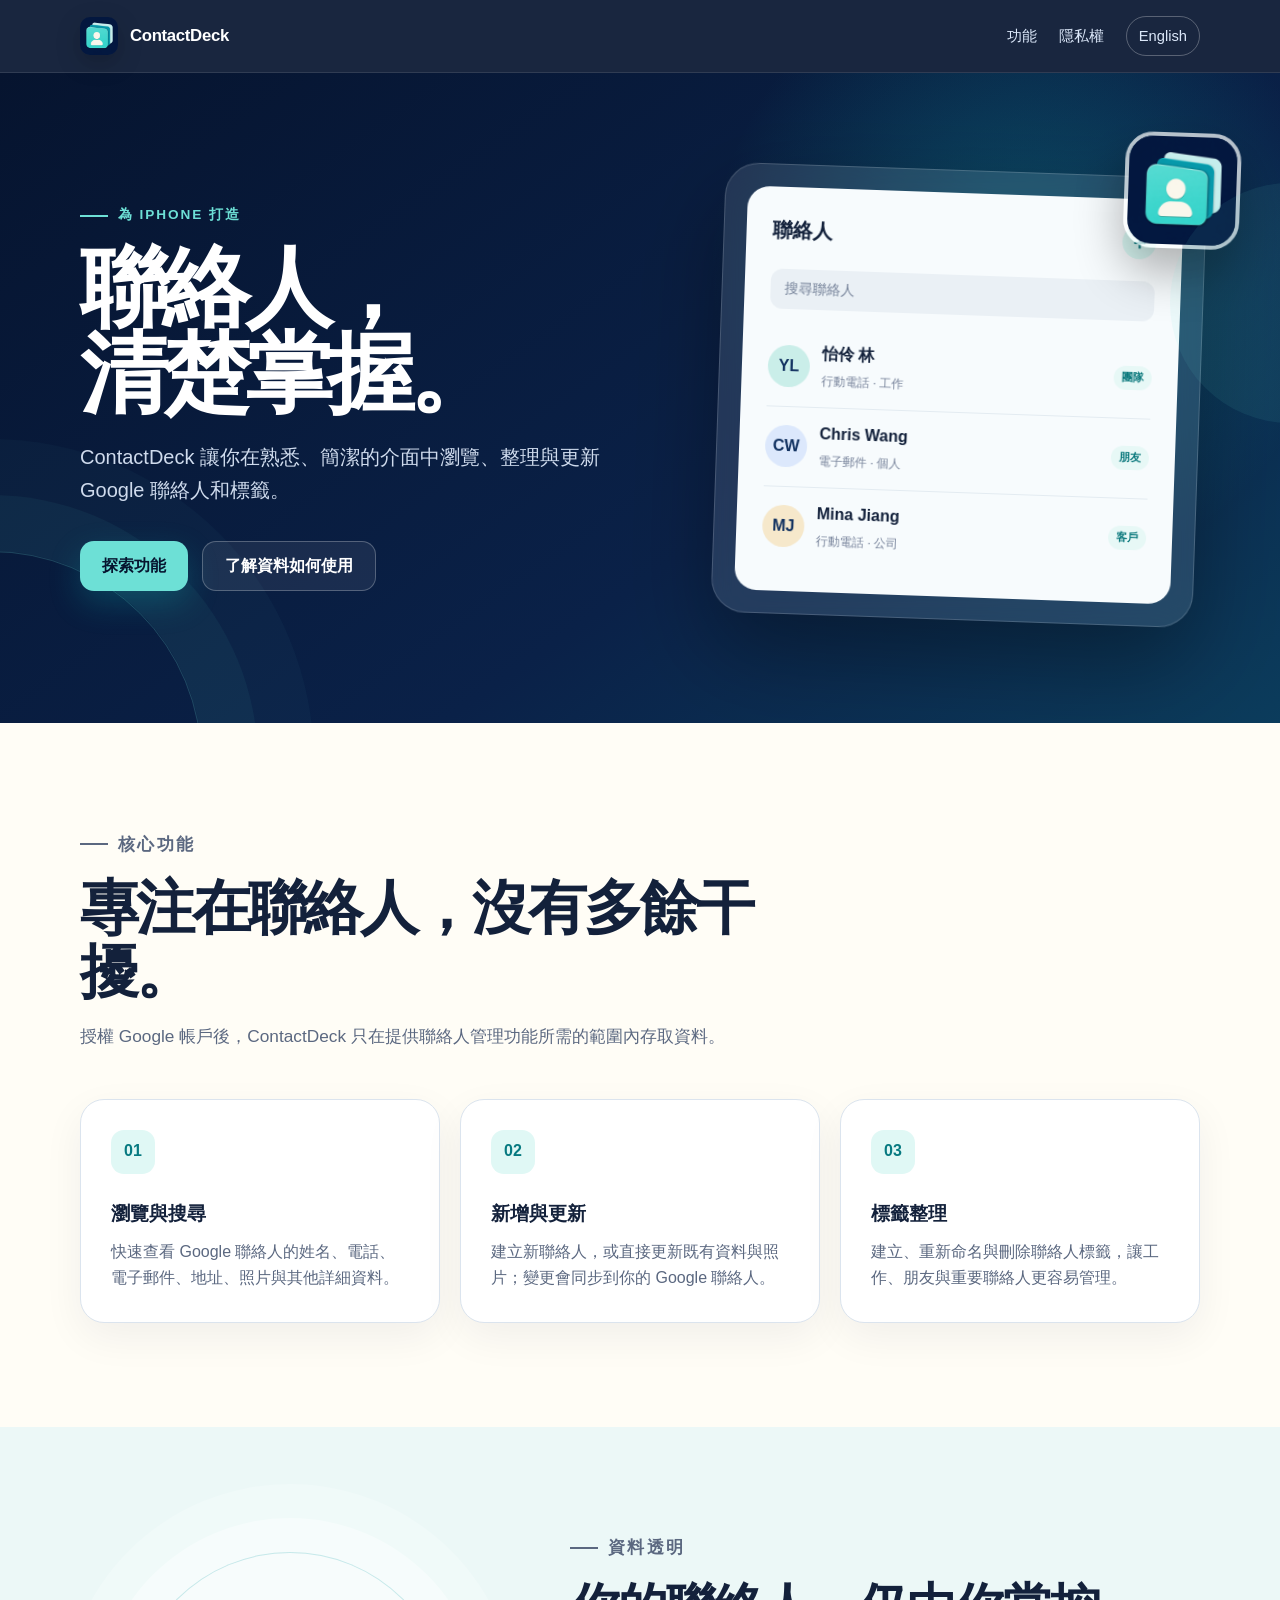
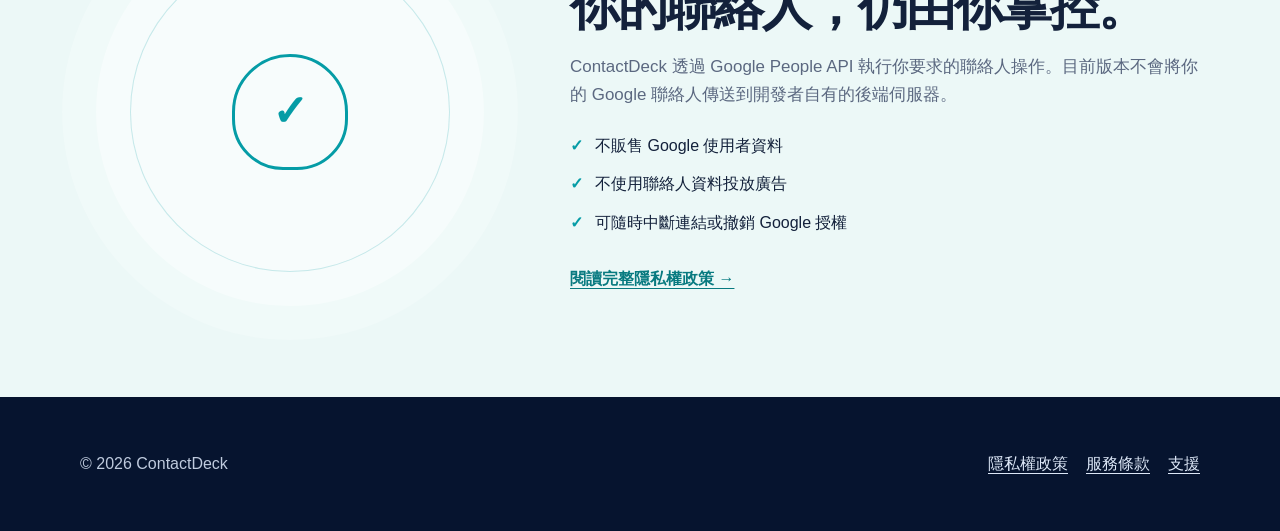
==== docs/index.html @ 93449601 "Add ContactDeck GitHub Pages site" ====
<!doctype html>
<html lang="zh-Hant">
<head>
  <meta charset="utf-8">
  <meta name="viewport" content="width=device-width, initial-scale=1">
  <meta name="description" content="ContactDeck 是一款簡潔、安全的 iPhone Google 聯絡人管理工具。">
  <meta name="theme-color" content="#06142f">
  <title>ContactDeck — 聯絡人，清楚掌握</title>
  <link rel="icon" href="assets/app-icon.png">
  <link rel="stylesheet" href="assets/styles.css">
</head>
<body>
  <header class="site-header">
    <nav class="nav" aria-label="主要導覽">
      <a class="brand" href="./" aria-label="ContactDeck 首頁">
        <img src="assets/app-icon.png" alt="">
        <span>ContactDeck</span>
      </a>
      <div class="nav-links">
        <a href="#features">功能</a>
        <a href="privacy.html">隱私權</a>
        <a href="en/" class="language-link" lang="en">English</a>
      </div>
    </nav>
  </header>

  <main>
    <section class="hero">
      <div class="hero-inner">
        <div>
          <p class="eyebrow">為 iPhone 打造</p>
          <h1>聯絡人，<br>清楚掌握。</h1>
          <p class="hero-copy">ContactDeck 讓你在熟悉、簡潔的介面中瀏覽、整理與更新 Google 聯絡人和標籤。</p>
          <div class="button-row">
            <a class="button button-primary" href="#features">探索功能</a>
            <a class="button button-secondary" href="privacy.html">了解資料如何使用</a>
          </div>
        </div>

        <div class="product-card" aria-label="ContactDeck 聯絡人介面示意">
          <img class="app-icon" src="assets/app-icon.png" alt="ContactDeck App 圖示">
          <div class="mock-app">
            <div class="mock-top">
              <span class="mock-title">聯絡人</span>
              <span class="mock-add" aria-hidden="true">＋</span>
            </div>
            <div class="search-bar">搜尋聯絡人</div>
            <div class="contact-row">
              <span class="avatar">YL</span>
              <span><span class="contact-name">怡伶 林</span><br><span class="contact-detail">行動電話 · 工作</span></span>
              <span class="tag">團隊</span>
            </div>
            <div class="contact-row">
              <span class="avatar" style="--avatar:#dce8fc">CW</span>
              <span><span class="contact-name">Chris Wang</span><br><span class="contact-detail">電子郵件 · 個人</span></span>
              <span class="tag">朋友</span>
            </div>
            <div class="contact-row">
              <span class="avatar" style="--avatar:#f6e8cb">MJ</span>
              <span><span class="contact-name">Mina Jiang</span><br><span class="contact-detail">行動電話 · 公司</span></span>
              <span class="tag">客戶</span>
            </div>
          </div>
        </div>
      </div>
    </section>

    <section class="section" id="features">
      <div class="section-heading">
        <p class="eyebrow">核心功能</p>
        <h2>專注在聯絡人，沒有多餘干擾。</h2>
        <p>授權 Google 帳戶後，ContactDeck 只在提供聯絡人管理功能所需的範圍內存取資料。</p>
      </div>
      <div class="feature-grid">
        <article class="feature-card">
          <div class="feature-number">01</div>
          <h3>瀏覽與搜尋</h3>
          <p>快速查看 Google 聯絡人的姓名、電話、電子郵件、地址、照片與其他詳細資料。</p>
        </article>
        <article class="feature-card">
          <div class="feature-number">02</div>
          <h3>新增與更新</h3>
          <p>建立新聯絡人，或直接更新既有資料與照片；變更會同步到你的 Google 聯絡人。</p>
        </article>
        <article class="feature-card">
          <div class="feature-number">03</div>
          <h3>標籤整理</h3>
          <p>建立、重新命名與刪除聯絡人標籤，讓工作、朋友與重要聯絡人更容易管理。</p>
        </article>
      </div>
    </section>

    <section class="privacy-band">
      <div class="section privacy-panel">
        <div class="privacy-mark" aria-hidden="true"><span>✓</span></div>
        <div class="privacy-copy">
          <p class="eyebrow">資料透明</p>
          <h2>你的聯絡人，仍由你掌控。</h2>
          <p>ContactDeck 透過 Google People API 執行你要求的聯絡人操作。目前版本不會將你的 Google 聯絡人傳送到開發者自有的後端伺服器。</p>
          <ul class="privacy-list">
            <li>不販售 Google 使用者資料</li>
            <li>不使用聯絡人資料投放廣告</li>
            <li>可隨時中斷連結或撤銷 Google 授權</li>
          </ul>
          <a class="text-link" href="privacy.html">閱讀完整隱私權政策 →</a>
        </div>
      </div>
    </section>
  </main>

  <footer class="site-footer">
    <div class="footer-inner">
      <div>© 2026 ContactDeck</div>
      <div class="footer-links">
        <a href="privacy.html">隱私權政策</a>
        <a href="terms.html">服務條款</a>
        <a href="https://github.com/jesse-chan/gcontacts/issues">支援</a>
      </div>
    </div>
  </footer>
</body>
</html>
---- docs/assets/styles.css ----
:root {
  color-scheme: light;
  --navy-950: #06142f;
  --navy-900: #0a2148;
  --navy-800: #123261;
  --teal-600: #059ca6;
  --teal-500: #0db9b8;
  --teal-300: #6de0d6;
  --cream: #fffdf6;
  --paper: #ffffff;
  --ink: #13213b;
  --muted: #5b6880;
  --line: #dbe4ee;
  --shadow: 0 24px 80px rgba(6, 20, 47, 0.14);
  --radius: 24px;
  --max-width: 1120px;
}

* {
  box-sizing: border-box;
}

html {
  scroll-behavior: smooth;
}

body {
  margin: 0;
  background: var(--cream);
  color: var(--ink);
  font-family: -apple-system, BlinkMacSystemFont, "Segoe UI", "Noto Sans TC", sans-serif;
  line-height: 1.65;
  text-rendering: optimizeLegibility;
}

a {
  color: inherit;
}

a:focus-visible,
button:focus-visible {
  outline: 3px solid var(--teal-300);
  outline-offset: 4px;
}

.site-header {
  position: sticky;
  top: 0;
  z-index: 20;
  border-bottom: 1px solid rgba(255, 255, 255, 0.1);
  background: rgba(6, 20, 47, 0.92);
  color: white;
  backdrop-filter: blur(18px);
}

.nav {
  width: min(calc(100% - 40px), var(--max-width));
  min-height: 72px;
  margin: 0 auto;
  display: flex;
  align-items: center;
  justify-content: space-between;
  gap: 24px;
}

.brand {
  display: inline-flex;
  align-items: center;
  gap: 12px;
  color: white;
  font-size: 1.05rem;
  font-weight: 750;
  letter-spacing: -0.02em;
  text-decoration: none;
}

.brand img {
  width: 38px;
  height: 38px;
  border-radius: 10px;
  box-shadow: 0 8px 24px rgba(0, 0, 0, 0.22);
}

.nav-links {
  display: flex;
  align-items: center;
  gap: 22px;
  font-size: 0.92rem;
}

.nav-links a {
  color: #dce8fa;
  text-decoration: none;
}

.nav-links a:hover {
  color: white;
}

.language-link {
  padding: 7px 12px;
  border: 1px solid rgba(255, 255, 255, 0.28);
  border-radius: 999px;
}

.hero {
  position: relative;
  overflow: hidden;
  background:
    radial-gradient(circle at 80% 30%, rgba(13, 185, 184, 0.3), transparent 28%),
    linear-gradient(145deg, var(--navy-950), var(--navy-900) 62%, #0b3c5c);
  color: white;
}

.hero::before,
.hero::after {
  content: "";
  position: absolute;
  border-radius: 50%;
  pointer-events: none;
}

.hero::before {
  width: 420px;
  height: 420px;
  left: -220px;
  bottom: -250px;
  border: 1px solid rgba(109, 224, 214, 0.22);
  box-shadow: 0 0 0 56px rgba(109, 224, 214, 0.05), 0 0 0 112px rgba(109, 224, 214, 0.03);
}

.hero::after {
  width: 240px;
  height: 240px;
  top: 110px;
  right: -130px;
  background: rgba(109, 224, 214, 0.08);
}

.hero-inner {
  position: relative;
  width: min(calc(100% - 40px), var(--max-width));
  min-height: 650px;
  margin: 0 auto;
  padding: 86px 0 92px;
  display: grid;
  grid-template-columns: minmax(0, 1.08fr) minmax(340px, 0.92fr);
  align-items: center;
  gap: 72px;
}

.eyebrow {
  display: inline-flex;
  align-items: center;
  gap: 10px;
  margin: 0 0 18px;
  color: var(--teal-300);
  font-size: 0.85rem;
  font-weight: 760;
  letter-spacing: 0.14em;
  text-transform: uppercase;
}

.eyebrow::before {
  content: "";
  width: 28px;
  height: 2px;
  background: currentColor;
}

h1,
h2,
h3,
p {
  margin-top: 0;
}

h1 {
  max-width: 720px;
  margin-bottom: 24px;
  font-size: clamp(3rem, 7vw, 5.5rem);
  line-height: 0.98;
  letter-spacing: -0.065em;
}

.hero-copy {
  max-width: 650px;
  margin-bottom: 34px;
  color: #cfdbed;
  font-size: clamp(1.05rem, 1.8vw, 1.25rem);
}

.button-row {
  display: flex;
  flex-wrap: wrap;
  gap: 14px;
}

.button {
  display: inline-flex;
  min-height: 50px;
  align-items: center;
  justify-content: center;
  padding: 0 22px;
  border-radius: 14px;
  font-weight: 720;
  text-decoration: none;
  transition: transform 160ms ease, background 160ms ease;
}

.button:hover {
  transform: translateY(-2px);
}

.button-primary {
  background: var(--teal-300);
  color: var(--navy-950);
  box-shadow: 0 12px 32px rgba(13, 185, 184, 0.24);
}

.button-secondary {
  border: 1px solid rgba(255, 255, 255, 0.25);
  background: rgba(255, 255, 255, 0.07);
  color: white;
}

.product-card {
  position: relative;
  padding: 22px;
  border: 1px solid rgba(255, 255, 255, 0.16);
  border-radius: 34px;
  background: rgba(255, 255, 255, 0.1);
  box-shadow: 0 36px 90px rgba(0, 0, 0, 0.34);
  transform: rotate(2deg);
  backdrop-filter: blur(22px);
}

.app-icon {
  position: absolute;
  top: -46px;
  right: -34px;
  width: 116px;
  height: 116px;
  border: 4px solid rgba(255, 255, 255, 0.7);
  border-radius: 28px;
  box-shadow: 0 24px 48px rgba(0, 0, 0, 0.3);
}

.mock-app {
  padding: 26px;
  border-radius: 22px;
  background: #f7fbfd;
  color: var(--ink);
}

.mock-top {
  display: flex;
  align-items: center;
  justify-content: space-between;
  margin-bottom: 22px;
}

.mock-title {
  font-size: 1.25rem;
  font-weight: 800;
}

.mock-add {
  width: 34px;
  height: 34px;
  display: grid;
  place-items: center;
  border-radius: 50%;
  background: #d9f8f4;
  color: #087a80;
  font-size: 1.25rem;
  font-weight: 600;
}

.search-bar {
  height: 40px;
  margin-bottom: 18px;
  display: flex;
  align-items: center;
  padding: 0 14px;
  border-radius: 12px;
  background: #eaf0f5;
  color: #748198;
  font-size: 0.88rem;
}

.contact-row {
  display: grid;
  grid-template-columns: 42px 1fr auto;
  align-items: center;
  gap: 12px;
  padding: 13px 0;
  border-bottom: 1px solid #e3ebf1;
}

.contact-row:last-child {
  border-bottom: 0;
}

.avatar {
  width: 42px;
  height: 42px;
  display: grid;
  place-items: center;
  border-radius: 50%;
  background: var(--avatar, #caeee9);
  color: var(--navy-800);
  font-weight: 780;
}

.contact-name {
  font-weight: 720;
}

.contact-detail {
  color: #758199;
  font-size: 0.78rem;
}

.tag {
  padding: 3px 8px;
  border-radius: 999px;
  background: #e7f8f6;
  color: #08777b;
  font-size: 0.68rem;
  font-weight: 720;
}

.section {
  width: min(calc(100% - 40px), var(--max-width));
  margin: 0 auto;
  padding: 104px 0;
}

.section-heading {
  max-width: 680px;
  margin-bottom: 48px;
}

.section-heading h2,
.privacy-hero h1 {
  margin-bottom: 18px;
  font-size: clamp(2.2rem, 5vw, 3.7rem);
  line-height: 1.08;
  letter-spacing: -0.05em;
}

.section-heading p {
  color: var(--muted);
  font-size: 1.08rem;
}

.feature-grid {
  display: grid;
  grid-template-columns: repeat(3, 1fr);
  gap: 20px;
}

.feature-card {
  padding: 30px;
  border: 1px solid var(--line);
  border-radius: var(--radius);
  background: var(--paper);
  box-shadow: 0 14px 42px rgba(6, 20, 47, 0.06);
}

.feature-number {
  width: 44px;
  height: 44px;
  margin-bottom: 24px;
  display: grid;
  place-items: center;
  border-radius: 13px;
  background: #e0f8f5;
  color: #077a81;
  font-weight: 820;
}

.feature-card h3 {
  margin-bottom: 10px;
  font-size: 1.18rem;
}

.feature-card p {
  margin-bottom: 0;
  color: var(--muted);
}

.privacy-band {
  background: #ecf8f7;
}

.privacy-panel {
  display: grid;
  grid-template-columns: 0.8fr 1.2fr;
  gap: 70px;
  align-items: center;
}

.privacy-mark {
  position: relative;
  width: min(320px, 100%);
  aspect-ratio: 1;
  margin: 0 auto;
  display: grid;
  place-items: center;
  border: 1px solid rgba(5, 156, 166, 0.2);
  border-radius: 50%;
  background: rgba(255, 255, 255, 0.56);
  box-shadow: 0 0 0 34px rgba(255, 255, 255, 0.38), 0 0 0 68px rgba(255, 255, 255, 0.2);
}

.privacy-mark span {
  width: 116px;
  height: 116px;
  display: grid;
  place-items: center;
  border: 3px solid var(--teal-600);
  border-radius: 50% 50% 44% 44%;
  color: var(--teal-600);
  font-size: 2.7rem;
  font-weight: 850;
}

.privacy-copy h2 {
  margin-bottom: 18px;
  font-size: clamp(2rem, 4vw, 3.1rem);
  line-height: 1.12;
  letter-spacing: -0.04em;
}

.privacy-copy p {
  color: var(--muted);
  font-size: 1.06rem;
}

.privacy-list {
  margin: 24px 0 30px;
  padding: 0;
  display: grid;
  gap: 12px;
  list-style: none;
}

.privacy-list li {
  display: flex;
  gap: 12px;
}

.privacy-list li::before {
  content: "✓";
  color: var(--teal-600);
  font-weight: 850;
}

.text-link {
  color: #087a80;
  font-weight: 760;
  text-underline-offset: 4px;
}

.site-footer {
  background: var(--navy-950);
  color: #bfcbde;
}

.footer-inner {
  width: min(calc(100% - 40px), var(--max-width));
  margin: 0 auto;
  padding: 54px 0;
  display: flex;
  align-items: center;
  justify-content: space-between;
  gap: 30px;
}

.footer-links {
  display: flex;
  flex-wrap: wrap;
  gap: 18px;
}

.footer-links a {
  color: #dce7f7;
  text-underline-offset: 4px;
}

.privacy-hero {
  background: linear-gradient(145deg, var(--navy-950), var(--navy-900));
  color: white;
}

.privacy-hero-inner {
  width: min(calc(100% - 40px), 820px);
  margin: 0 auto;
  padding: 92px 0 84px;
}

.privacy-hero p {
  max-width: 680px;
  margin-bottom: 0;
  color: #cbd8eb;
  font-size: 1.08rem;
}

.legal {
  width: min(calc(100% - 40px), 820px);
  margin: 0 auto;
  padding: 76px 0 110px;
}

.legal .updated {
  margin-bottom: 44px;
  color: var(--muted);
  font-size: 0.92rem;
}

.legal h2 {
  margin: 44px 0 14px;
  font-size: 1.45rem;
  line-height: 1.3;
  letter-spacing: -0.025em;
}

.legal p,
.legal li {
  color: #3f4e65;
}

.legal ul {
  padding-left: 1.3rem;
}

.notice {
  margin: 30px 0;
  padding: 22px 24px;
  border-left: 4px solid var(--teal-500);
  border-radius: 4px 16px 16px 4px;
  background: #eaf8f6;
}

@media (max-width: 860px) {
  .hero-inner {
    grid-template-columns: 1fr;
    padding-top: 72px;
  }

  .product-card {
    width: min(520px, 100%);
    margin: 14px auto 0;
    transform: none;
  }

  .feature-grid {
    grid-template-columns: 1fr;
  }

  .privacy-panel {
    grid-template-columns: 1fr;
  }

  .privacy-mark {
    width: 230px;
  }
}

@media (max-width: 620px) {
  .nav {
    min-height: 64px;
  }

  .nav-links a:not(.language-link) {
    display: none;
  }

  .hero-inner {
    min-height: auto;
    padding: 68px 0 74px;
    gap: 64px;
  }

  h1 {
    font-size: clamp(2.75rem, 15vw, 4.2rem);
  }

  .app-icon {
    right: 10px;
    width: 92px;
    height: 92px;
    border-radius: 24px;
  }

  .mock-app {
    padding: 20px;
  }

  .section {
    padding: 78px 0;
  }

  .footer-inner {
    align-items: flex-start;
    flex-direction: column;
  }
}

@media (prefers-reduced-motion: reduce) {
  html {
    scroll-behavior: auto;
  }

  .button {
    transition: none;
  }
}
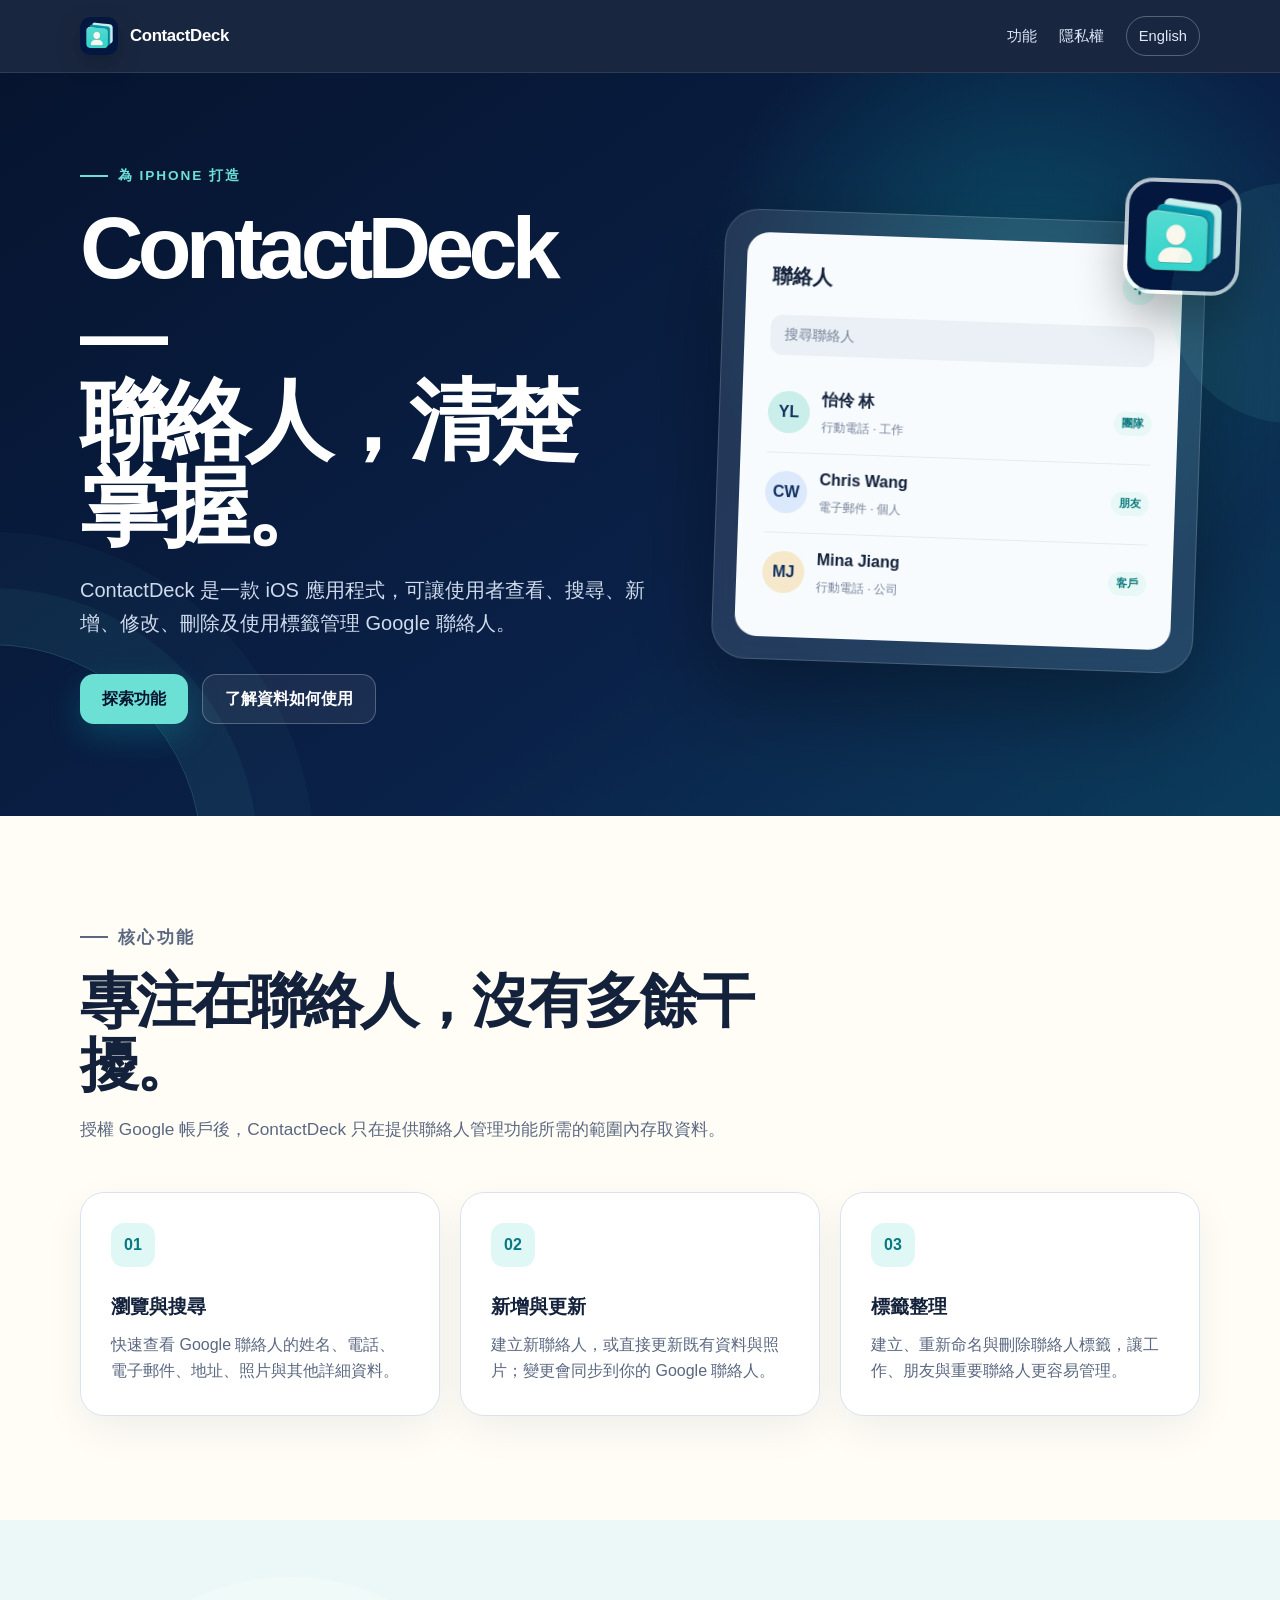
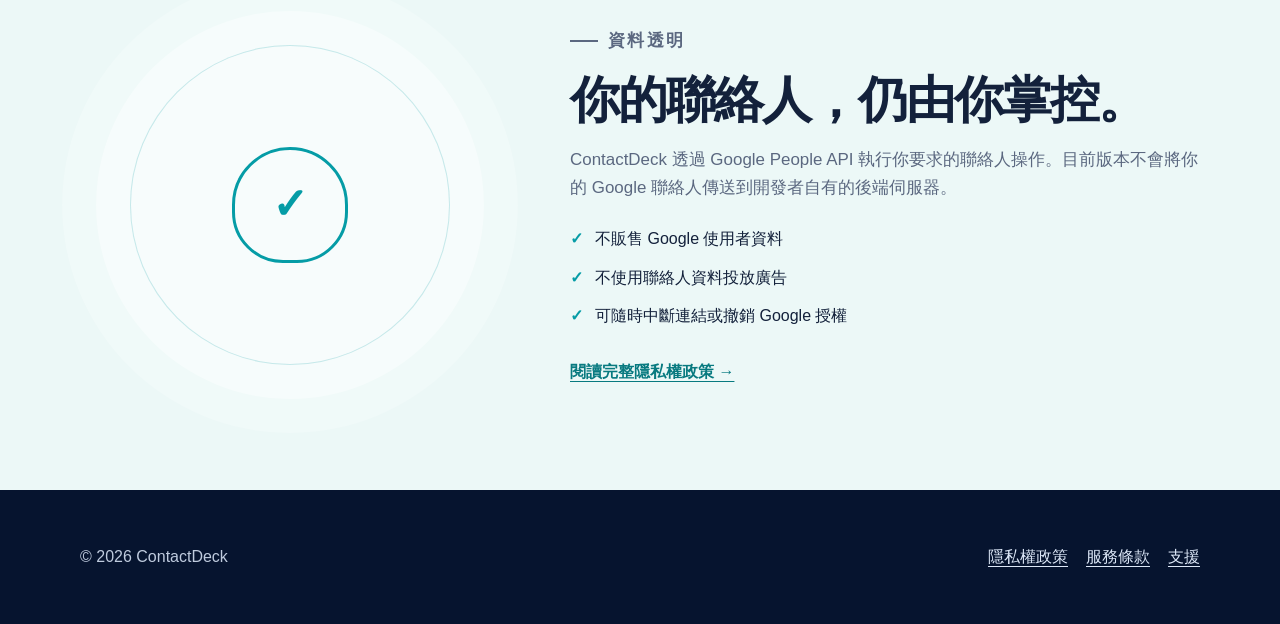
==== commit c56ea190: "Clarify ContactDeck homepage purpose" ====
--- a/docs/index.html
+++ b/docs/index.html
@@ -29,8 +29,8 @@
       <div class="hero-inner">
         <div>
           <p class="eyebrow">為 iPhone 打造</p>
-          <h1>聯絡人，<br>清楚掌握。</h1>
-          <p class="hero-copy">ContactDeck 讓你在熟悉、簡潔的介面中瀏覽、整理與更新 Google 聯絡人和標籤。</p>
+          <h1>ContactDeck —<br>聯絡人，清楚掌握。</h1>
+          <p class="hero-copy">ContactDeck 是一款 iOS 應用程式，可讓使用者查看、搜尋、新增、修改、刪除及使用標籤管理 Google 聯絡人。</p>
           <div class="button-row">
             <a class="button button-primary" href="#features">探索功能</a>
             <a class="button button-secondary" href="privacy.html">了解資料如何使用</a>
@@ -114,7 +114,7 @@
       <div class="footer-links">
         <a href="privacy.html">隱私權政策</a>
         <a href="terms.html">服務條款</a>
-        <a href="https://github.com/jesse-chan/gcontacts/issues">支援</a>
+        <a href="support.html">支援</a>
       </div>
     </div>
   </footer>
--- a/docs/assets/styles.css
+++ b/docs/assets/styles.css
@@ -544,6 +544,94 @@
   background: #eaf8f6;
 }
 
+.support-intro {
+  max-width: 680px;
+  margin-bottom: 44px;
+  color: var(--muted);
+  font-size: 1.08rem;
+}
+
+.support-grid {
+  display: grid;
+  grid-template-columns: repeat(2, minmax(0, 1fr));
+  gap: 18px;
+  margin: 0 0 56px;
+}
+
+.support-card {
+  padding: 28px;
+  border: 1px solid var(--line);
+  border-radius: 20px;
+  background: var(--paper);
+  box-shadow: 0 12px 34px rgba(6, 20, 47, 0.05);
+}
+
+.support-card h2 {
+  margin: 0 0 12px;
+  font-size: 1.2rem;
+}
+
+.support-card p,
+.support-card li {
+  color: #3f4e65;
+}
+
+.support-card ul,
+.support-card ol {
+  margin-bottom: 0;
+  padding-left: 1.25rem;
+}
+
+.support-card a {
+  color: #087a80;
+  font-weight: 720;
+  text-underline-offset: 4px;
+}
+
+.support-section {
+  margin-top: 58px;
+  padding-top: 54px;
+  border-top: 1px solid var(--line);
+}
+
+.support-section h2 {
+  margin: 0 0 16px;
+  font-size: clamp(1.75rem, 4vw, 2.5rem);
+  letter-spacing: -0.04em;
+}
+
+.support-section p,
+.support-section li {
+  color: #3f4e65;
+}
+
+.support-actions {
+  display: flex;
+  flex-wrap: wrap;
+  gap: 14px;
+  margin-top: 28px;
+}
+
+.support-actions .button-primary {
+  background: var(--navy-900);
+  color: white;
+}
+
+.support-actions .button-secondary {
+  border-color: var(--line);
+  background: white;
+  color: var(--navy-900);
+}
+
+.safety-notice {
+  margin-top: 26px;
+  padding: 22px 24px;
+  border: 1px solid #f1d3a0;
+  border-radius: 16px;
+  background: #fff7e8;
+  color: #684c1e;
+}
+
 @media (max-width: 860px) {
   .hero-inner {
     grid-template-columns: 1fr;
@@ -561,6 +649,10 @@
   }
 
   .privacy-panel {
+    grid-template-columns: 1fr;
+  }
+
+  .support-grid {
     grid-template-columns: 1fr;
   }
 
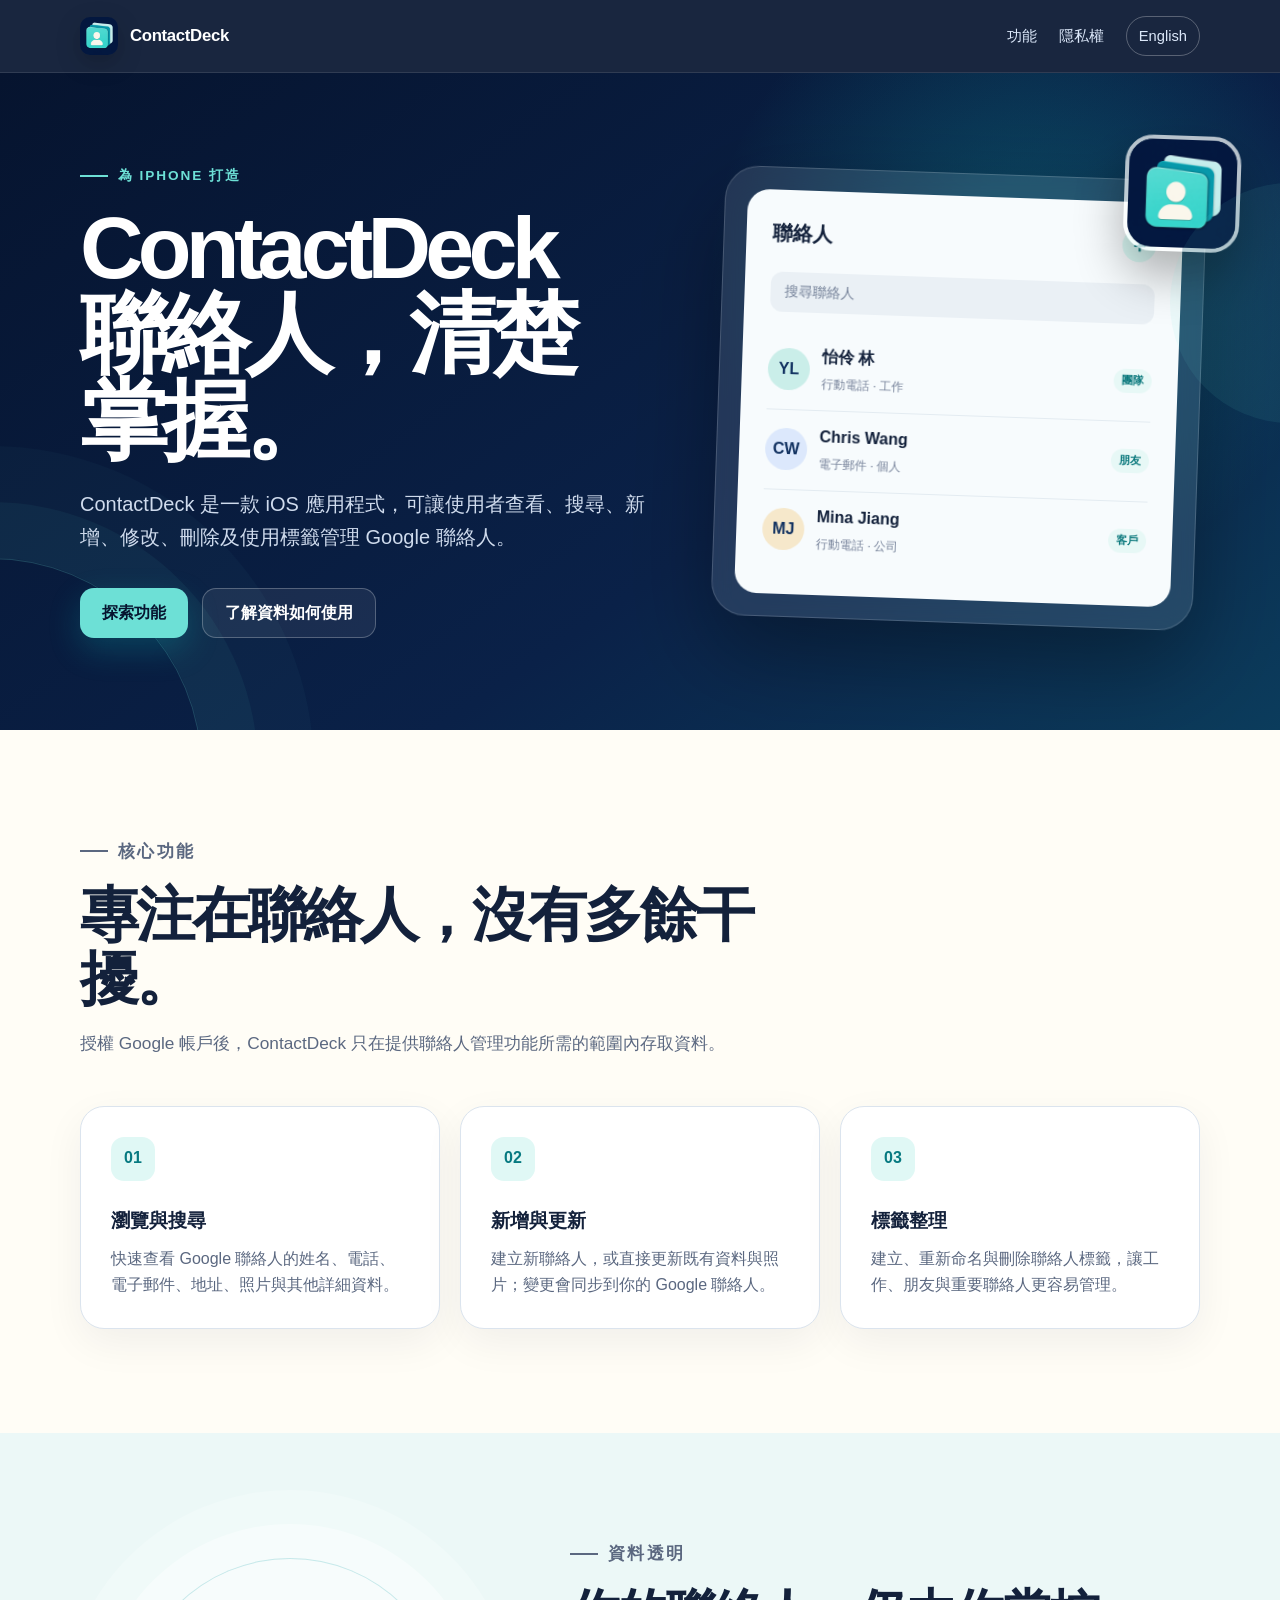
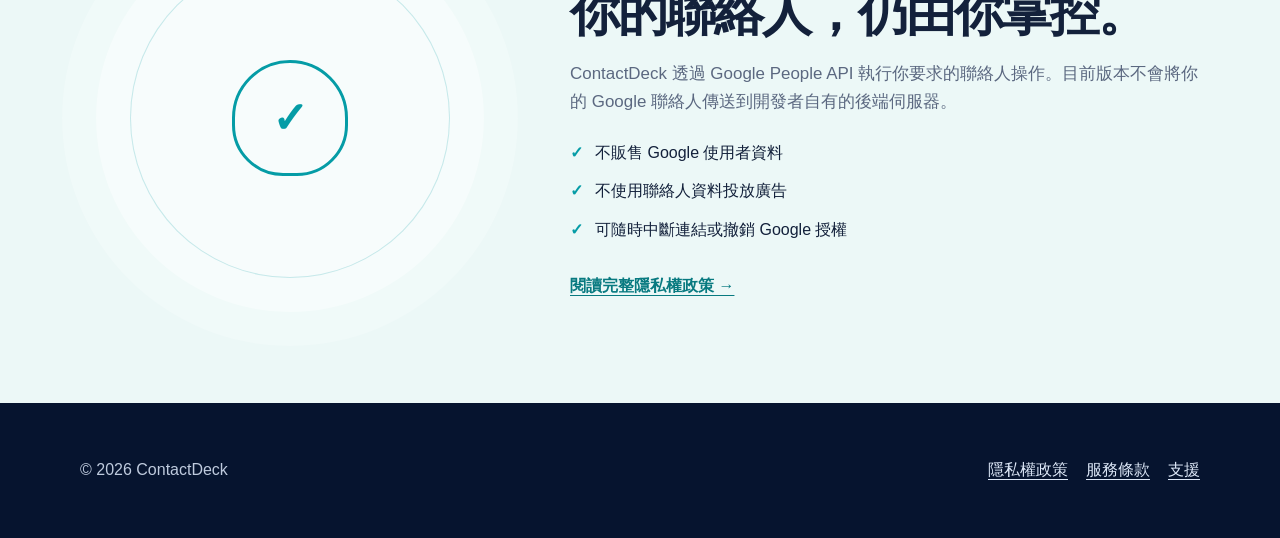
==== commit e08fa45a: "Remove dash from homepage heading" ====
--- a/docs/index.html
+++ b/docs/index.html
@@ -29,7 +29,7 @@
       <div class="hero-inner">
         <div>
           <p class="eyebrow">為 iPhone 打造</p>
-          <h1>ContactDeck —<br>聯絡人，清楚掌握。</h1>
+          <h1>ContactDeck<br>聯絡人，清楚掌握。</h1>
           <p class="hero-copy">ContactDeck 是一款 iOS 應用程式，可讓使用者查看、搜尋、新增、修改、刪除及使用標籤管理 Google 聯絡人。</p>
           <div class="button-row">
             <a class="button button-primary" href="#features">探索功能</a>
